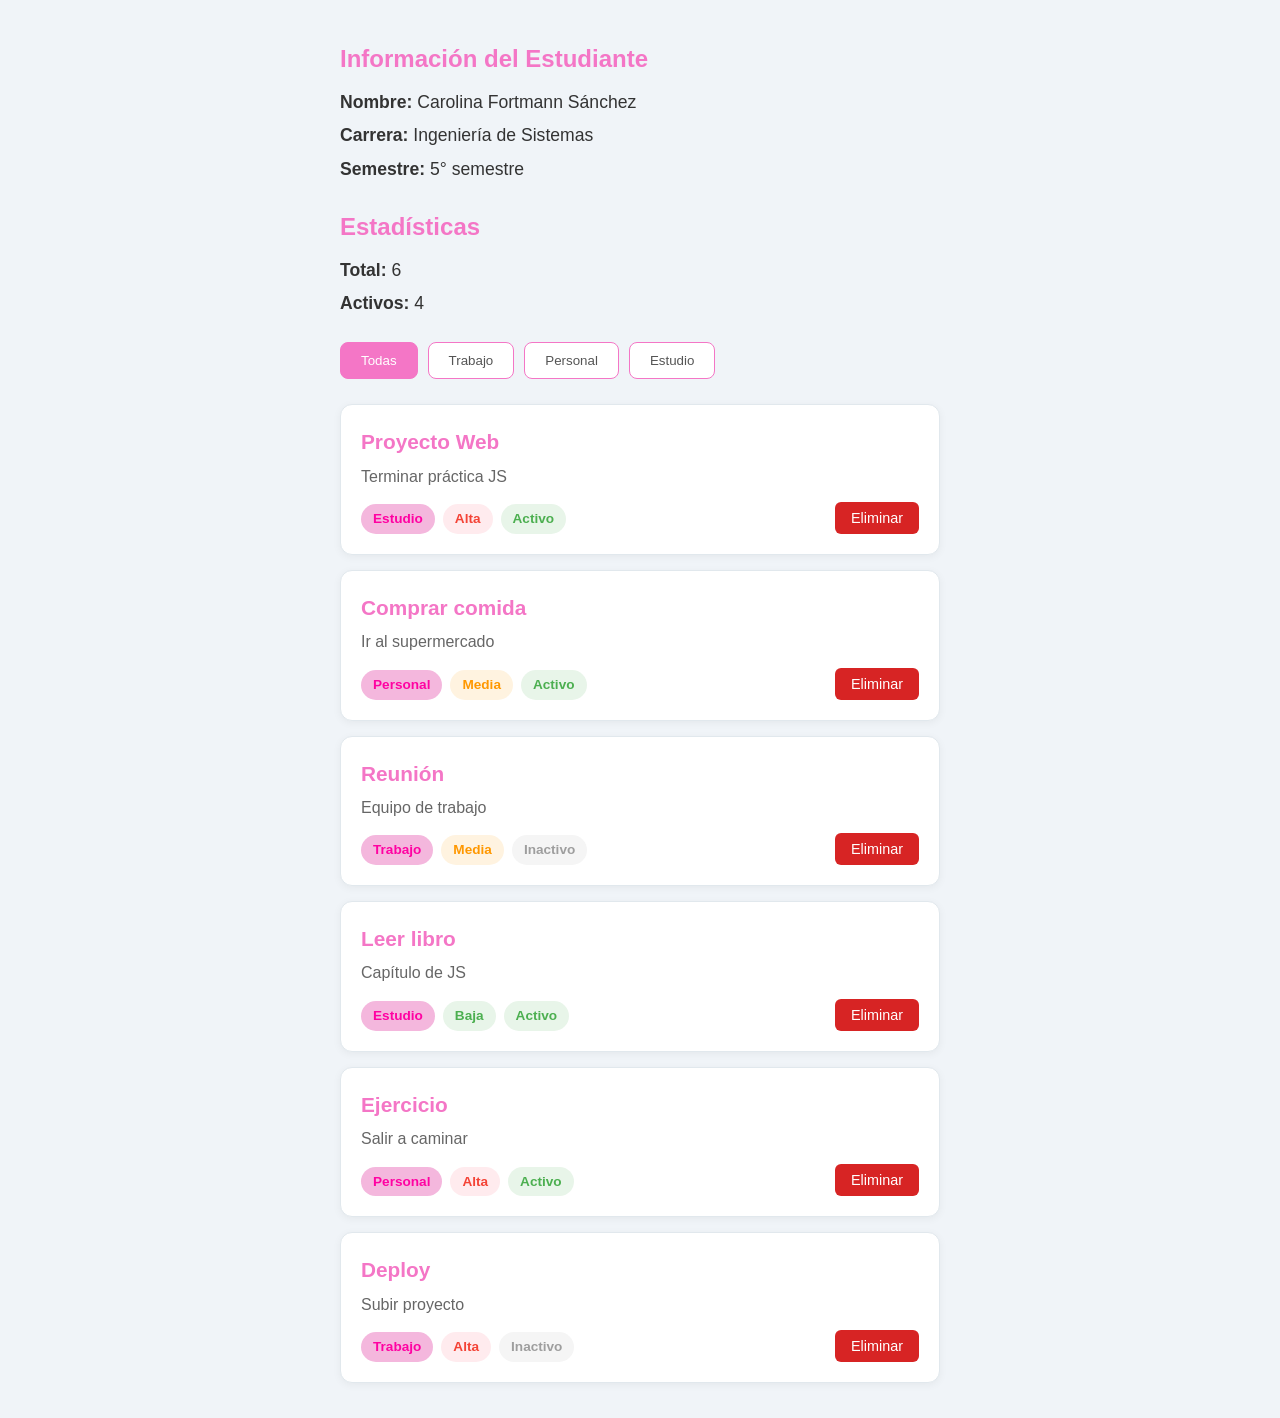
==== 02-dom/index.html @ 638beac9 "Commit 01 y 02" ====
<!DOCTYPE html>
<html lang="en">

<head>
    <meta charset="UTF-8">
    <meta name="viewport" content="width=device-width, initial-scale=1.0">
    <title>Práctica 2</title>
    <link rel="stylesheet" href="css/styles.css">
    <script src="js/app.js"defer></script>
</head>

<body>
    <div class="info-estudiante">
        <h2>Información del Estudiante</h2>
        <p><strong>Nombre:</strong> <span id="estudiante-nombre"></span></p>
        <p><strong>Carrera:</strong> <span id="estudiante-carrera"></span></p>
        <p><strong>Semestre:</strong> <span id="estudiante-semestre"></span></p>
    </div>

    <div class="estadisticas">
        <h2>Estadísticas</h2>
        <p><strong>Total:</strong> <span id="total-elementos"></span></p>
        <p><strong>Activos:</strong> <span id="elementos-activos"></span></p>
    </div>

    <div class="filtros">
        <button class="btn-filtro btn-filtro-activo" data-categoria="todas">Todas</button>
        <button class="btn-filtro" data-categoria="Trabajo">Trabajo</button>
        <button class="btn-filtro" data-categoria="Personal">Personal</button>
        <button class="btn-filtro" data-categoria="Estudio">Estudio</button>
    </div>

    <div id="contenedor-lista">

        <!-- Las tarjetas se insertarán aquí -->
    </div>

    </div>
</body>

</html>
---- 02-dom/css/styles.css ----
body {
    font-family: 'Segoe UI', Tahoma, Geneva, Verdana, sans-serif;
    background-color: #f0f4f8;
    color: #333;
    line-height: 1.6;
    padding: 20px;
    max-width: 600px;
    margin: 0 auto;
}

/* Encabezados */
h2 {
    color: rgb(244, 118, 198); 
    margin-bottom: 10px;
    font-size: 1.5rem;
}

.info-estudiante, .estadisticas {
    margin-bottom: 25px;
}

.info-estudiante p, .estadisticas p {
    margin: 5px 0;
    font-size: 1.1rem;
}

/* Filtros de Botones */
.filtros {
    display: flex;
    gap: 10px;
    margin-bottom: 25px;
}

.btn-filtro {
    padding: 10px 20px;
    border: 1px solid rgb(244, 118, 198);
    background-color: white;
    border-radius: 8px;
    cursor: pointer;
    font-weight: 500;
    transition: all 0.3s ease;
    color: #555;
}

.btn-filtro:hover {
    transform: translateY(-5px); 
    box-shadow: 0 8px 16px rgba(0, 0, 0, 0.2); 
    background-color: rgb(244, 118, 198);
}

.btn-filtro-activo {
    
    background-color: rgb(244, 118, 198);
    color: white;
    border-color: rgb(244, 118, 198);
}

/* Contenedor principal de la lista - Flexbox */
#contenedor-lista {
    display: flex;
    flex-direction: column;
}

/* Cards */
.card {
    background: white;
    border-radius: 12px;
    border: 1px solid rgb(244, 118, 198);
    padding: 20px;
    margin-bottom: 15px;
    box-shadow: 0 2px 8px rgba(0,0,0,0.05);
    border: 1px solid #e1e8ed;
    position: relative;
}

.card:hover {
    transform: translateY(-5px); 
    box-shadow: 0 8px 16px rgba(0, 0, 0, 0.2); 
    border-color: rgb(244, 118, 198); 
}

.card h3 {
    margin: 0 0 5px 0;
    color: rgb(244, 118, 198);
    font-size: 1.3rem;
}

.card p {
    margin: 0 0 15px 0;
    color: #666;
}

/* Etiquetas */
.badges {
    display: flex;
    gap: 8px;
}

.badge {
    padding: 4px 12px;
    border-radius: 20px;
    font-size: 0.85rem;
    font-weight: bold;
}

/* Colores de las etiquetas */
.badge-categoria {
    background-color: rgb(244, 183, 221);
    color: rgb(255, 2, 162);
}

.prioridad-alta {
    background-color: #ffebee;
    color: #f44336;
}

.prioridad-media {
    background-color: #fff3e0;
    color: #ff9800;
}

.prioridad-baja {
    background-color: #e8f5e9;
    color: #4caf50;
}

.estado-activo {
    background-color: #e8f5e9;
    color: #4caf50;
}

.estado-inactivo {
    background-color: #f5f5f5;
    color: #9e9e9e;
}

/* Botón eliminar */
.card-actions {
    position: absolute;
    bottom: 20px;
    right: 20px;
}

.btn-eliminar {
    background-color: rgb(215, 36, 36);
    color: white;
    border: none;
    padding: 8px 16px;
    border-radius: 6px;
    cursor: pointer;
    font-size: 0.9rem;
    transition: background 0.2s;
}

.btn-eliminar:hover {
    transform: translateY(-5px); 
    box-shadow: 0 8px 16px rgba(0, 0, 0, 0.2); 
    background-color: rgb(183, 40, 40); 
}
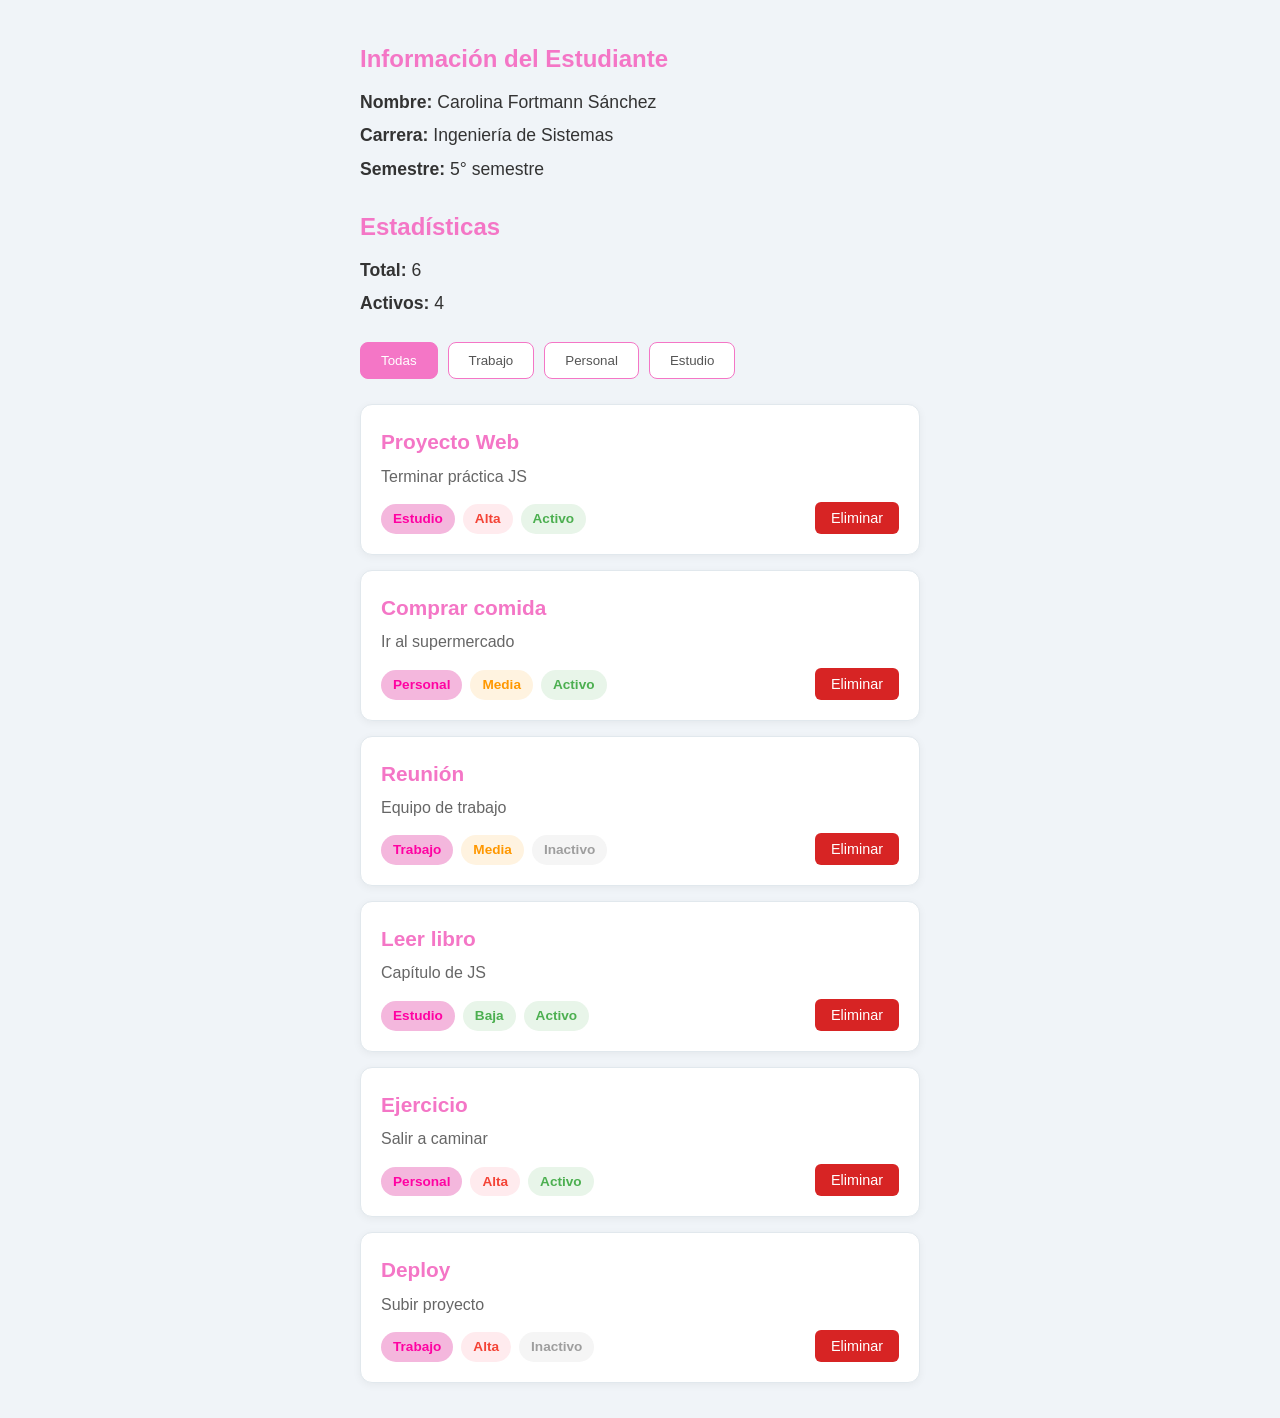
==== commit 3dd45acd: "Commit 05" ====
--- a/02-dom/index.html
+++ b/02-dom/index.html
@@ -4,7 +4,7 @@
 <head>
     <meta charset="UTF-8">
     <meta name="viewport" content="width=device-width, initial-scale=1.0">
-    <title>Práctica 2</title>
+    <title>Práctica 2 - DOM</title>
     <link rel="stylesheet" href="css/styles.css">
     <script src="js/app.js"defer></script>
 </head>
--- a/02-dom/css/styles.css
+++ b/02-dom/css/styles.css
@@ -1,3 +1,7 @@
+* {
+    box-sizing: border-box;
+}
+
 body {
     font-family: 'Segoe UI', Tahoma, Geneva, Verdana, sans-serif;
     background-color: #f0f4f8;
@@ -156,4 +160,20 @@
     transform: translateY(-5px); 
     box-shadow: 0 8px 16px rgba(0, 0, 0, 0.2); 
     background-color: rgb(183, 40, 40); 
+}
+
+/* Responsive Design */
+@media (max-width: 480px) {
+    .container {
+        padding: 20px;
+    }
+    
+    h1 {
+        font-size: 1.5rem;
+    }
+}
+
+:focus {
+    outline: 2px solid rgb(244, 118, 198);
+    outline-offset: 2px;
 }
